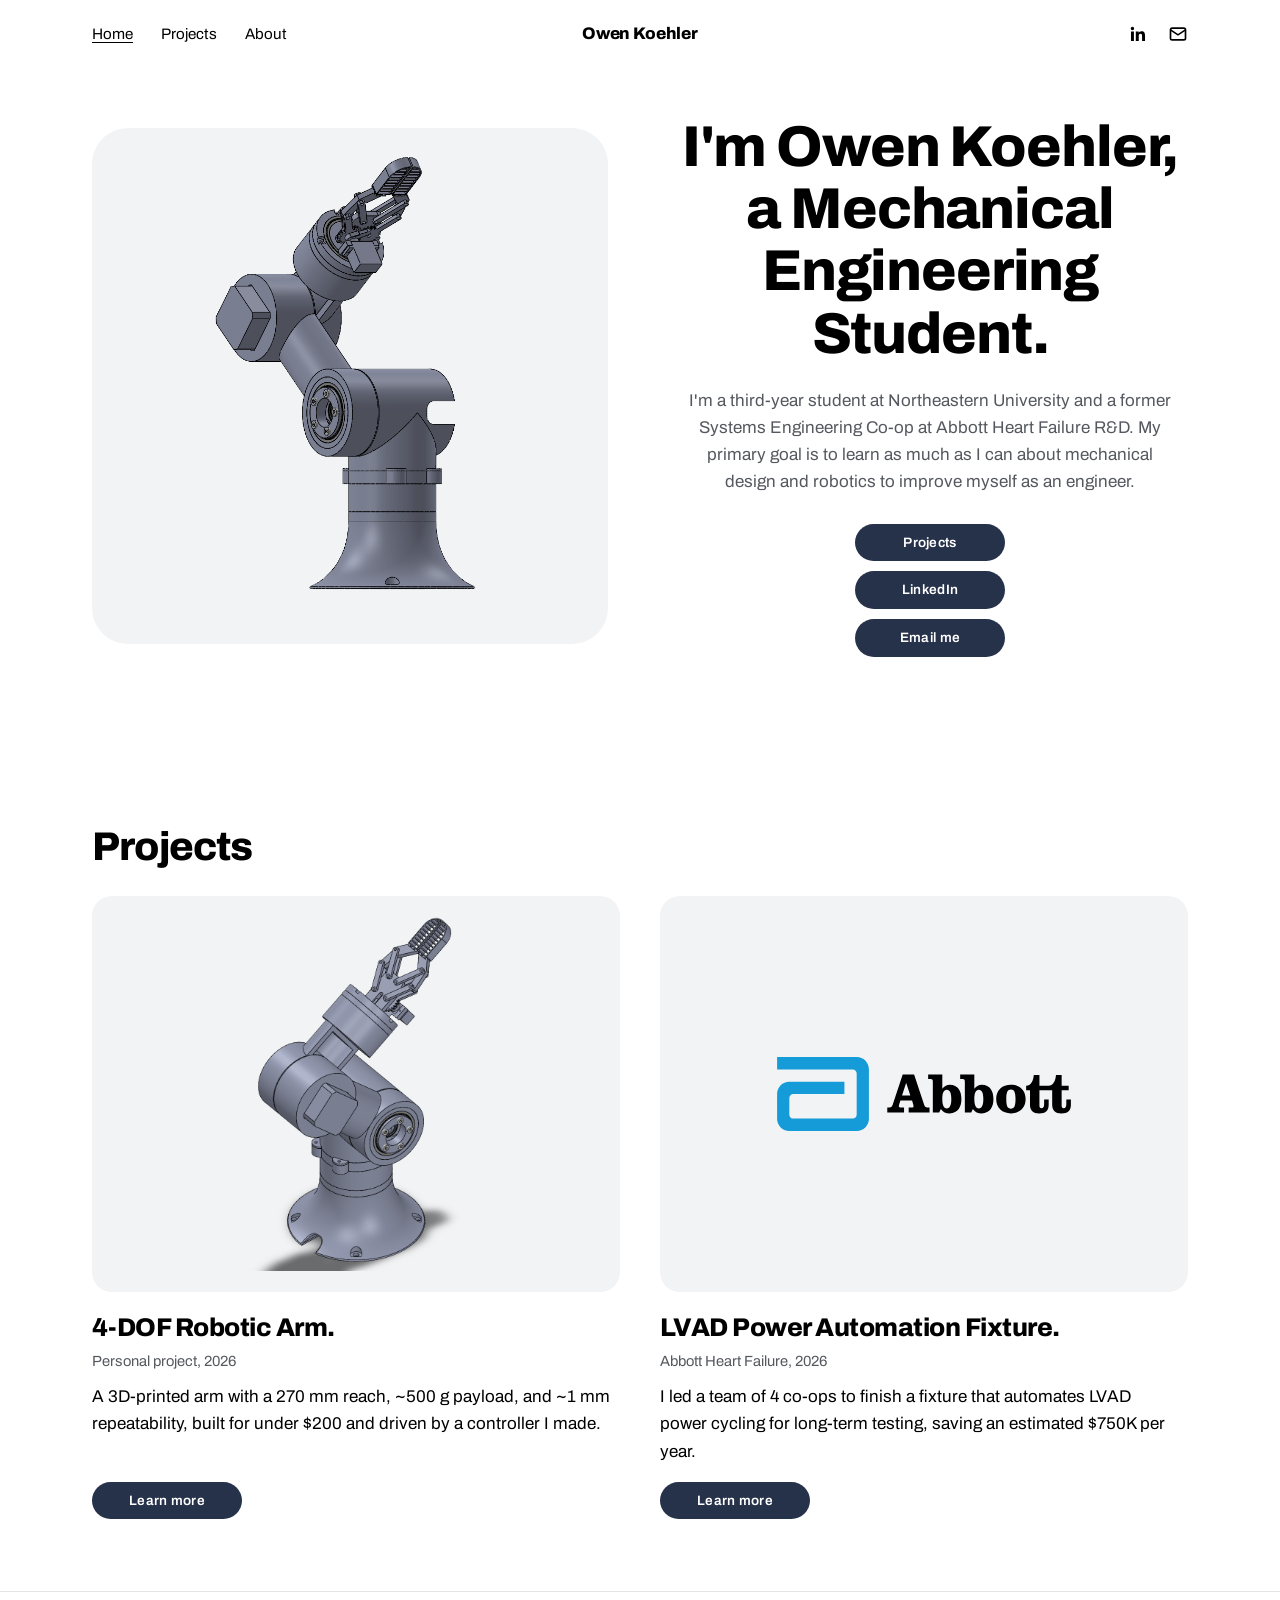
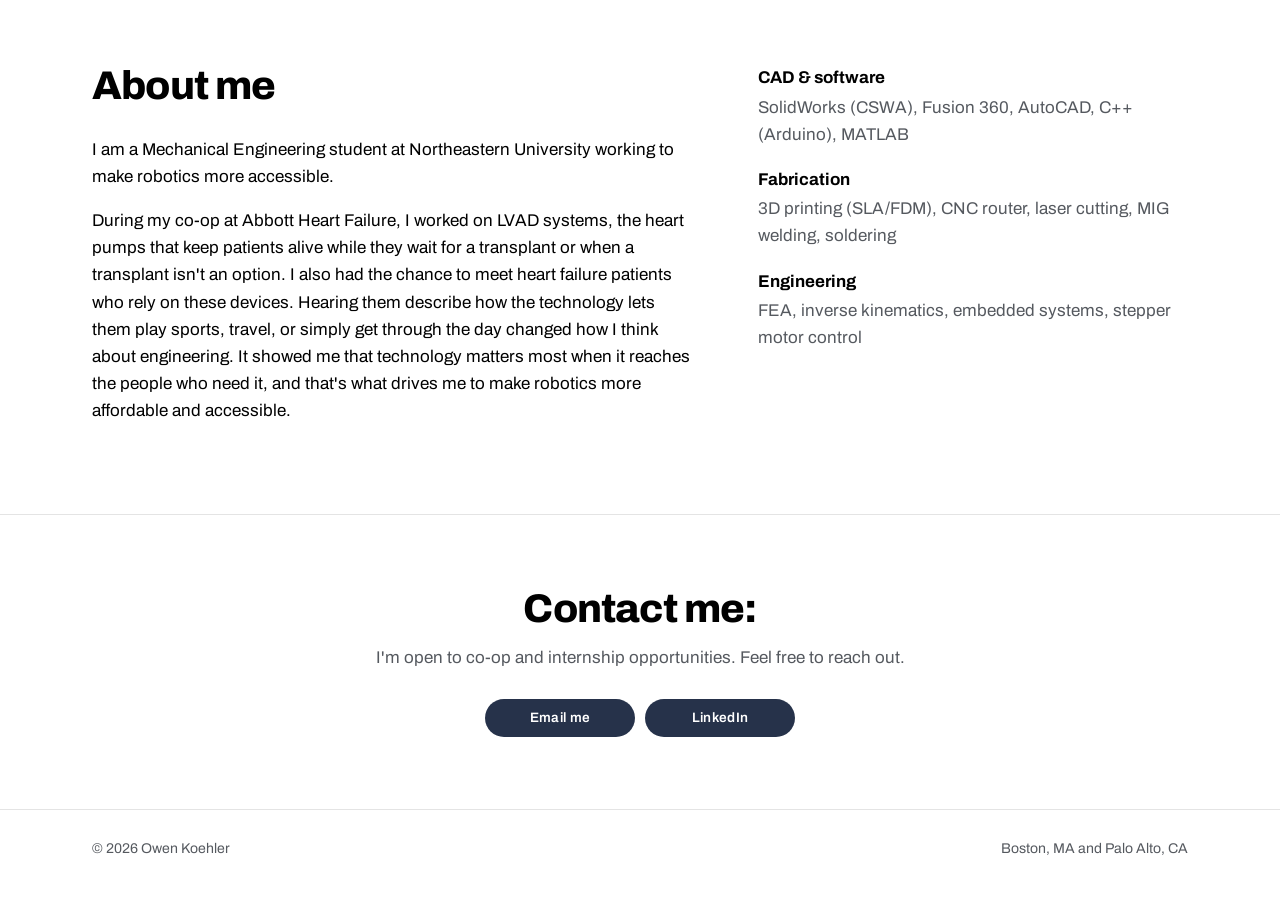
==== index.html @ 30985758 "Small string changes" ====
<!DOCTYPE html>
<html lang="en">
<head>
  <meta charset="UTF-8">
  <meta name="viewport" content="width=device-width, initial-scale=1.0">
  <title>Owen Koehler | Mechanical Engineering Portfolio</title>
  <meta name="description" content="Engineering portfolio of Owen Koehler, Mechanical Engineering student at Northeastern University.">
  <link rel="preconnect" href="https://fonts.googleapis.com">
  <link rel="preconnect" href="https://fonts.gstatic.com" crossorigin>
  <link href="https://fonts.googleapis.com/css2?family=Archivo:wght@400;600;700;800&display=swap" rel="stylesheet">
  <link rel="stylesheet" href="css/style.css">
</head>
<body>

  <nav class="nav">
    <div class="container">
      <ul class="nav-links">
        <li><a href="index.html" aria-current="page">Home</a></li>
        <li><a href="#projects">Projects</a></li>
        <li><a href="#about">About</a></li>
      </ul>
      <a class="brand" href="index.html">Owen Koehler</a>
      <div class="nav-icons">
        <a href="https://www.linkedin.com/in/owen-koehler-593384338" target="_blank" rel="noopener" aria-label="LinkedIn">
          <svg viewBox="0 0 24 24" fill="currentColor" aria-hidden="true"><path d="M20.45 20.45h-3.56v-5.57c0-1.33-.02-3.04-1.85-3.04-1.85 0-2.14 1.45-2.14 2.94v5.67H9.35V9h3.41v1.56h.05c.48-.9 1.64-1.85 3.37-1.85 3.6 0 4.27 2.37 4.27 5.46v6.28zM5.34 7.43a2.06 2.06 0 1 1 0-4.13 2.06 2.06 0 0 1 0 4.13zM7.12 20.45H3.56V9h3.56v11.45z"/></svg>
        </a>
        <a href="mailto:koehler.o@northeastern.edu" aria-label="Email">
          <svg viewBox="0 0 24 24" fill="none" stroke="currentColor" stroke-width="2" aria-hidden="true"><rect x="3" y="5" width="18" height="14" rx="2"/><path d="m3 7 9 6 9-6"/></svg>
        </a>
      </div>
    </div>
  </nav>

  <header class="hero">
    <div class="container">
      <!-- Swap in a headshot here if you like: assets/img/headshot.jpg -->
      <div class="render"><img src="assets/img/cad-arm-side.png" alt="SolidWorks render of Owen's 4-DOF robotic arm"></div>
      <div class="hero-text">
        <h1>I'm Owen Koehler, a Mechanical Engineering Student.</h1>
        <p>
          I'm a third-year student at Northeastern University and a former Systems Engineering
          Co-op at Abbott Heart Failure R&amp;D. My primary goal is to learn as much as I can about mechanical design and robotics to improve myself as an engineer.
        </p>
        <div class="pill-stack">
          <a class="pill" href="#projects">Projects</a>
          <a class="pill" href="https://www.linkedin.com/in/owen-koehler-593384338" target="_blank" rel="noopener">LinkedIn</a>
          <a class="pill" href="mailto:koehler.o@northeastern.edu">Email me</a>
        </div>
      </div>
    </div>
  </header>

  <section class="section" id="projects">
    <div class="container">
      <h2>Projects</h2>
      <div class="tiles">
        <!-- To add a project: copy one <article class="tile"> block and point it at a new page in /projects -->
        <article class="tile">
          <a href="projects/robotic-arm.html"><div class="render"><img src="assets/img/cad-arm-iso.png" alt="SolidWorks render of the 4-DOF robotic arm with gripper"></div></a>
          <h3><a href="projects/robotic-arm.html">4-DOF Robotic Arm.</a></h3>
          <div class="where">Personal project, 2026</div>
          <p>A 3D-printed arm with a 270 mm reach, ~500 g payload, and ~1 mm repeatability, built for under $200 and
            driven by a controller I made.</p>
          <a class="pill" href="projects/robotic-arm.html">Learn more</a>
        </article>

        <article class="tile">
          <a href="projects/abbott-lvad-fixture.html"><img class="logo" src="assets/img/abbott-logo.svg" alt="Abbott logo"></a>
          <h3><a href="projects/abbott-lvad-fixture.html">LVAD Power Automation Fixture.</a></h3>
          <div class="where">Abbott Heart Failure, 2026</div>
          <p>I led a team of 4 co-ops to finish a fixture that automates LVAD power cycling for long-term testing,
            saving an estimated $750K per year.</p>
          <a class="pill" href="projects/abbott-lvad-fixture.html">Learn more</a>
        </article>
      </div>
    </div>
  </section>

  <section class="section" id="about">
    <div class="container about">
      <div>
        <h2>About me</h2>
        <p>
          I am a Mechanical Engineering student at Northeastern University working to make robotics more accessible. 
        </p>
        <p>
          During my co-op at Abbott Heart Failure, I worked on LVAD systems, the heart pumps that keep patients alive while they 
          wait for a transplant or when a transplant isn't an option. I also had the chance to meet heart failure patients who 
          rely on these devices. Hearing them describe how the technology lets them play sports, travel, or simply get 
          through the day changed how I think about engineering. It showed me that 
          technology matters most when it reaches the people who need it, and that's what drives me to make robotics more 
          affordable and accessible.
        </p>
      </div>
      <dl class="skills">
        <dt>CAD &amp; software</dt>
        <dd>SolidWorks (CSWA), Fusion 360, AutoCAD, C++ (Arduino), MATLAB</dd>
        <dt>Fabrication</dt>
        <dd>3D printing (SLA/FDM), CNC router, laser cutting, MIG welding, soldering</dd>
        <dt>Engineering</dt>
        <dd>FEA, inverse kinematics, embedded systems, stepper motor control</dd>
      </dl>
    </div>
  </section>

  <section class="section contact" id="contact">
    <div class="container">
      <h2>Contact me:</h2>
      <p class="secondary">I'm open to co-op and internship opportunities. Feel free to reach out.</p>
      <div class="pill-stack">
        <a class="pill" href="mailto:koehler.o@northeastern.edu">Email me</a>
        <a class="pill" href="https://www.linkedin.com/in/owen-koehler-593384338" target="_blank" rel="noopener">LinkedIn</a>
      </div>
    </div>
  </section>

  <footer>
    <div class="container">
      <span>© <span id="year"></span> Owen Koehler</span>
      <span>Boston, MA and Palo Alto, CA</span>
    </div>
  </footer>

  <script src="js/main.js"></script>
</body>
</html>
---- css/style.css ----
/* ---------- Tokens ---------- */
:root {
  --paper: #ffffff;
  --ink: #000000;
  --graphite: #55595f;
  --hairline: #e4e4e4;
  --slate: #26324a;
  --fog: #f2f3f5;

  --font: "Archivo", system-ui, -apple-system, "Segoe UI", Roboto, sans-serif;
  --max: 1160px;
  --measure: 680px;
  --r-lg: 36px;   /* hero photo */
  --r-md: 20px;   /* project tiles, video, gallery */
}

/* ---------- Base ---------- */
*, *::before, *::after { box-sizing: border-box; }
html { scroll-behavior: smooth; }
body {
  margin: 0;
  background: var(--paper);
  color: var(--ink);
  font-family: var(--font);
  font-size: 17px;
  line-height: 1.6;
  -webkit-font-smoothing: antialiased;
}
img, video, iframe { display: block; max-width: 100%; }
a { color: inherit; text-underline-offset: 3px; }
p { margin: 0 0 1em; }
h1, h2, h3 { margin: 0; font-weight: 800; letter-spacing: -0.02em; line-height: 1.08; }
h1 { font-size: clamp(2.4rem, 5vw, 3.6rem); }
h2 { font-size: clamp(1.8rem, 3.4vw, 2.5rem); margin-bottom: 28px; }
h3 { font-size: 1.6rem; }
:focus-visible { outline: 2px solid var(--slate); outline-offset: 3px; border-radius: 4px; }

.container { max-width: var(--max); margin: 0 auto; padding: 0 32px; }
.secondary { color: var(--graphite); }

/* ---------- Nav ---------- */
.nav {
  position: sticky; top: 0; z-index: 50;
  background: rgba(255, 255, 255, 0.94);
  backdrop-filter: blur(8px);
}
.nav .container {
  display: grid; grid-template-columns: 1fr auto 1fr; align-items: center; height: 68px;
}
.nav-links { display: flex; gap: 28px; list-style: none; margin: 0; padding: 0; font-size: .95rem; }
.nav-links a { text-decoration: none; }
.nav-links a:hover, .nav-links a[aria-current] { text-decoration: underline; }
.brand { font-weight: 800; font-size: 1.05rem; text-decoration: none; letter-spacing: -0.01em; }
.nav-icons { display: flex; justify-content: flex-end; gap: 20px; }
.nav-icons svg { width: 20px; height: 20px; display: block; }

/* ---------- Buttons ---------- */
.pill {
  display: inline-block;
  min-width: 150px;
  padding: 8px 22px;
  border-radius: 999px;
  background: var(--slate);
  color: #fff;
  font-size: .85rem; font-weight: 600; letter-spacing: .02em;
  text-align: center; text-decoration: none;
}
.pill:hover { background: var(--ink); }
.pill-stack { display: flex; flex-direction: column; align-items: center; gap: 10px; margin-top: 28px; }

/* ---------- Hero ---------- */
.hero .container {
  display: grid; grid-template-columns: 1fr 1fr; gap: 64px; align-items: center;
  padding-top: 48px; padding-bottom: 96px;
}
.hero-photo {
  aspect-ratio: 1 / 1; width: 100%; object-fit: cover;
  border-radius: var(--r-lg);
}
.hero-text { text-align: center; max-width: 500px; justify-self: center; }
.hero-text p { color: var(--graphite); margin-top: 22px; }

/* ---------- Sections ---------- */
.section { padding: 72px 0; scroll-margin-top: 40px; }
.section + .section { border-top: 1px solid var(--hairline); }

/* ---------- Project tiles ---------- */
.tiles { display: grid; grid-template-columns: repeat(auto-fill, minmax(340px, 1fr)); gap: 56px 40px; }
.tile { display: flex; flex-direction: column; }
.tile img {
  width: 100%; aspect-ratio: 4 / 3; object-fit: cover;
  border-radius: var(--r-md); background: var(--fog);
}
.tile img.logo { object-fit: contain; padding: 22%; }
.tile h3 { margin: 22px 0 8px; }
.tile h3 a { text-decoration: none; }
.tile .where { color: var(--graphite); font-size: .92rem; margin-bottom: 10px; }
.tile p { max-width: 52ch; }
.tile .pill { margin-top: auto; align-self: flex-start; }

/* ---------- About ---------- */
.about { display: grid; grid-template-columns: 1.4fr 1fr; gap: 64px; }
.about p { max-width: 62ch; }
.skills { margin: 0; }
.skills dt { font-weight: 700; margin-top: 18px; }
.skills dt:first-child { margin-top: 0; }
.skills dd { margin: 2px 0 0; color: var(--graphite); }

/* ---------- Contact ---------- */
.contact { text-align: center; }
.contact h2 { margin-bottom: 14px; }
.contact .pill-stack { flex-direction: row; justify-content: center; flex-wrap: wrap; }

/* ---------- Project page ---------- */
.project-head { text-align: center; padding: 56px 0 40px; }
.project-head .where { color: var(--graphite); margin-top: 16px; }
.project-head .lead { max-width: var(--measure); margin: 20px auto 0; color: var(--graphite); font-size: 1.1rem; }

.figures {
  display: grid; grid-template-columns: repeat(4, 1fr);
  margin: 0 auto 56px; max-width: 900px;
  list-style: none; padding: 0;
}
.figures li { text-align: center; padding: 4px 16px; }
.figures li + li { border-left: 1px solid var(--hairline); }
.figures strong { display: block; font-size: 1.7rem; font-weight: 800; letter-spacing: -0.02em; }
.figures span { font-size: .88rem; color: var(--graphite); }

.prose { max-width: var(--measure); margin: 0 auto; }
.prose h2 { font-size: 1.7rem; margin: 56px 0 16px; }
.prose ul { padding-left: 1.2em; }
.prose li { margin-bottom: .5em; }
.prose .tools { color: var(--graphite); font-size: .95rem; }

.caption { color: var(--graphite); font-size: .9rem; text-align: center; margin-top: 12px; }

/* Video: YouTube (data-youtube) or local MP4 fallback */
.video {
  position: relative; aspect-ratio: 16 / 9;
  border-radius: var(--r-md); overflow: hidden; background: var(--ink);
}
.video video, .video iframe, .video .yt-cover {
  position: absolute; inset: 0; width: 100%; height: 100%; border: 0;
}
.video video { object-fit: contain; }
.yt-cover { padding: 0; cursor: pointer; background: var(--ink); }
.yt-cover img { width: 100%; height: 100%; object-fit: cover; opacity: .9; }
.yt-cover::after {
  content: ""; position: absolute; left: 50%; top: 50%;
  width: 76px; height: 76px; margin: -38px 0 0 -38px; border-radius: 50%;
  background: rgba(255,255,255,.95) url("data:image/svg+xml,%3Csvg xmlns='http://www.w3.org/2000/svg' viewBox='0 0 24 24'%3E%3Cpath d='M8 5v14l11-7z' fill='%2326324a'/%3E%3C/svg%3E") center / 34px no-repeat;
}
.yt-cover:hover::after { background-color: #fff; transform: scale(1.05); }

.gallery {
  display: grid; grid-template-columns: repeat(auto-fill, minmax(300px, 1fr)); gap: 32px 24px;
  margin: 40px 0 0;
}
.gallery.wide { grid-template-columns: repeat(auto-fill, minmax(440px, 1fr)); }
figure { margin: 0; }
.gallery img {
  width: 100%; aspect-ratio: 4 / 3; object-fit: cover;
  border-radius: var(--r-md); cursor: zoom-in; background: var(--fog);
}
.gallery.wide img { aspect-ratio: 16 / 9; object-position: top; }
/* CAD renders: a fog frame, with the render's white background multiplied into it */
div.render {
  aspect-ratio: 4 / 3;
  border-radius: var(--r-md); overflow: hidden;
  background: var(--fog);
}
div.render img, div.render video {
  width: 100%; height: 100%;
  object-fit: contain; padding: 4%;
  aspect-ratio: auto; border-radius: 0; background: none;
  mix-blend-mode: multiply;
}
div.render video { padding: 0; }
.hero .render { aspect-ratio: 1 / 1; border-radius: var(--r-lg); }
.gallery .render { aspect-ratio: 1 / 1; }
div.project-render { aspect-ratio: 16 / 9; margin-bottom: 56px; }

.split { display: grid; grid-template-columns: 1fr 1fr; gap: 40px; align-items: center; margin-top: 40px; }
.split .prose { margin: 0; }
.split .prose h2 { margin-top: 0; }
.gallery figcaption { font-size: .9rem; color: var(--graphite); margin-top: 10px; }

.note { font-size: .92rem; color: var(--graphite); border-top: 1px solid var(--hairline); padding-top: 16px; margin-top: 40px; }

.pager { display: flex; justify-content: space-between; gap: 16px; flex-wrap: wrap; font-weight: 600; }
.pager a { text-decoration: none; }
.pager a:hover { text-decoration: underline; }

/* ---------- Lightbox ---------- */
.lightbox {
  position: fixed; inset: 0; z-index: 100;
  display: none; align-items: center; justify-content: center;
  padding: 24px; background: rgba(255,255,255,.96); cursor: zoom-out;
}
.lightbox.open { display: flex; }
.lightbox img { max-width: 95vw; max-height: 92vh; border-radius: var(--r-md); }

/* ---------- Footer ---------- */
footer { border-top: 1px solid var(--hairline); padding: 28px 0 40px; font-size: .88rem; color: var(--graphite); }
footer .container { display: flex; justify-content: space-between; flex-wrap: wrap; gap: 12px; }

/* ---------- Responsive ---------- */
@media (max-width: 860px) {
  .hero .container { grid-template-columns: 1fr; gap: 36px; padding-top: 24px; padding-bottom: 64px; }
  .hero .render { aspect-ratio: 4 / 3; }
  .about { grid-template-columns: 1fr; gap: 40px; }
  .figures { grid-template-columns: repeat(2, 1fr); row-gap: 24px; }
  .figures li:nth-child(3) { border-left: 0; }
  .gallery.wide { grid-template-columns: 1fr; }
  .split { grid-template-columns: 1fr; }
  div.project-render { aspect-ratio: 1 / 1; }
}
@media (max-width: 600px) {
  .container { padding: 0 20px; }
  .nav .container { grid-template-columns: auto 1fr; }
  .nav-links { display: none; }
  .tiles { grid-template-columns: 1fr; }
}
@media (prefers-reduced-motion: reduce) {
  html { scroll-behavior: auto; }
  .yt-cover:hover::after { transform: none; }
}
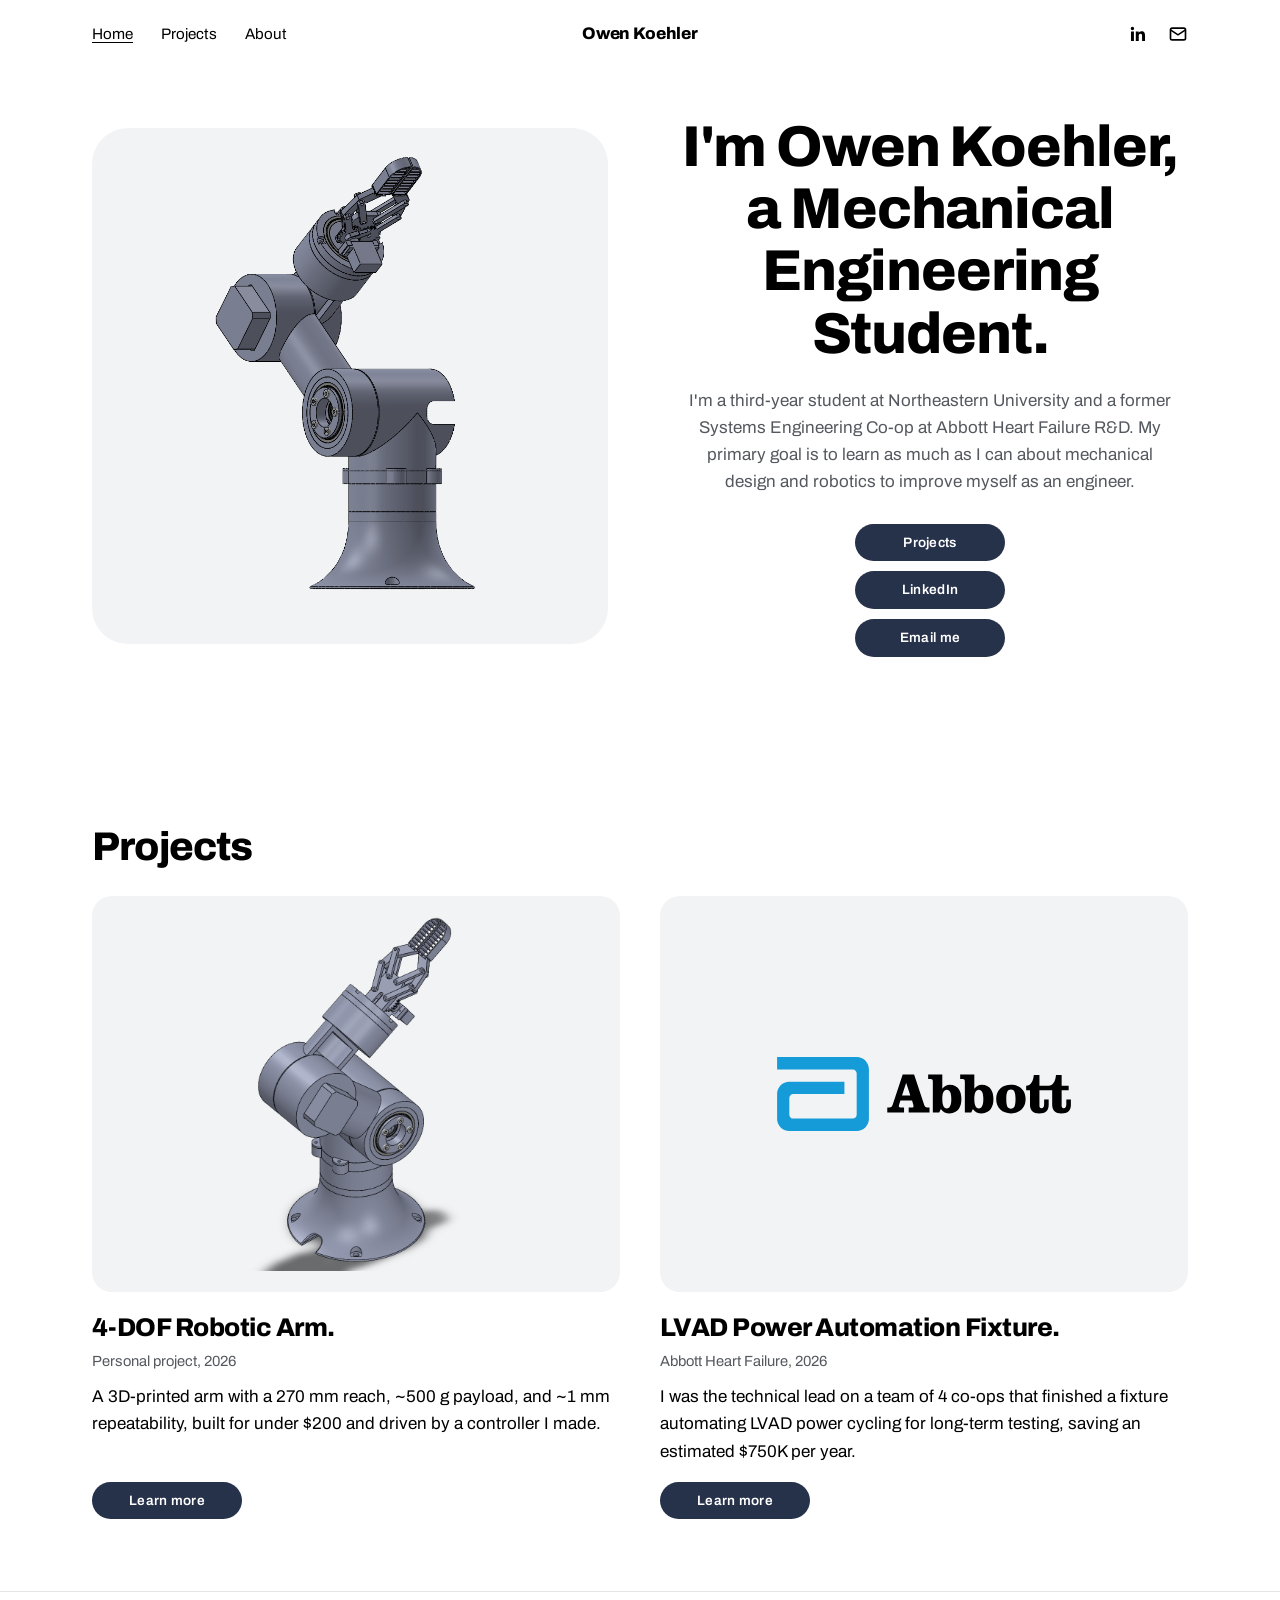
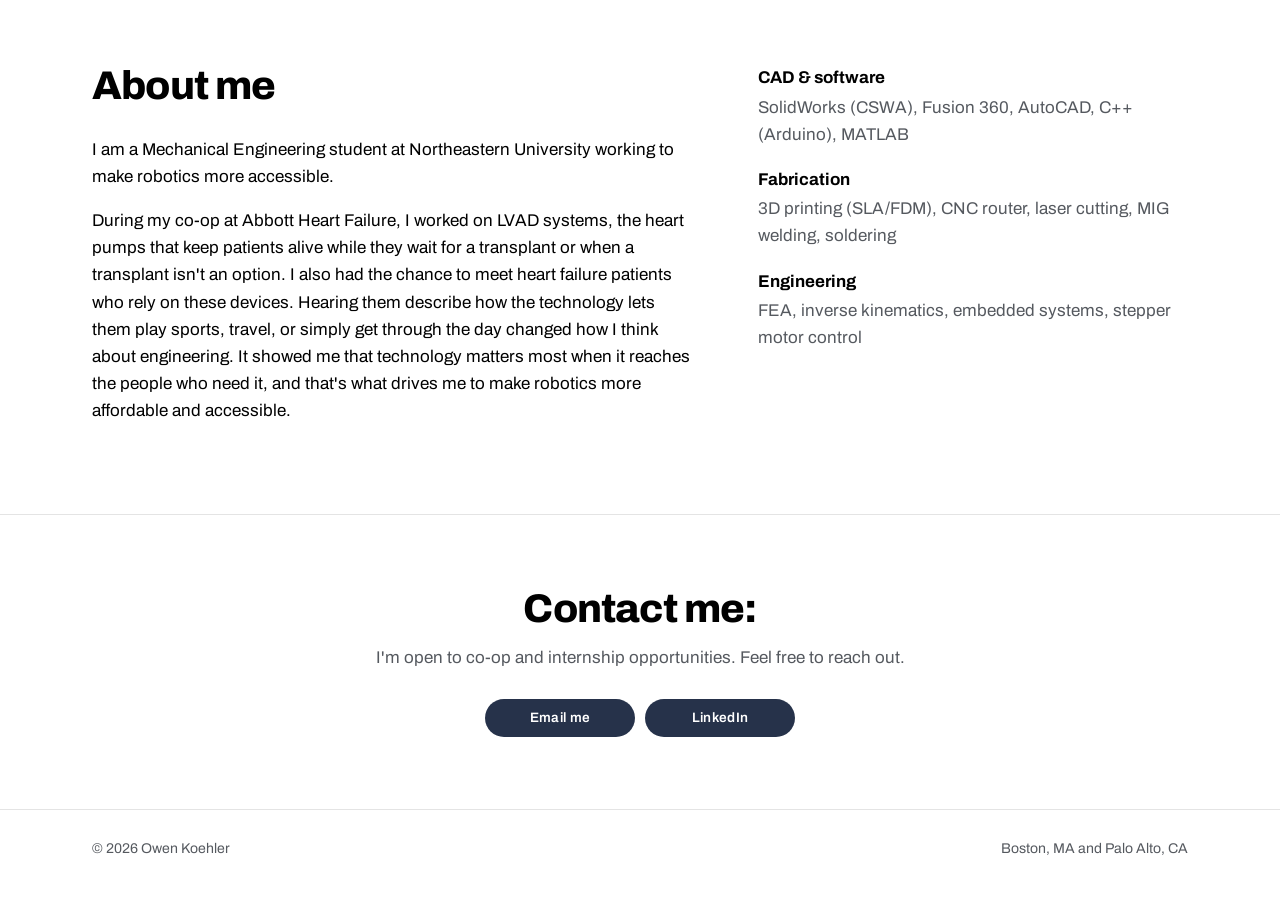
==== commit 1766a617: "Update Abbott project" ====
--- a/index.html
+++ b/index.html
@@ -68,8 +68,8 @@
           <a href="projects/abbott-lvad-fixture.html"><img class="logo" src="assets/img/abbott-logo.svg" alt="Abbott logo"></a>
           <h3><a href="projects/abbott-lvad-fixture.html">LVAD Power Automation Fixture.</a></h3>
           <div class="where">Abbott Heart Failure, 2026</div>
-          <p>I led a team of 4 co-ops to finish a fixture that automates LVAD power cycling for long-term testing,
-            saving an estimated $750K per year.</p>
+          <p>I was the technical lead on a team of 4 co-ops that finished a fixture automating LVAD power cycling for
+            long-term testing, saving an estimated $750K per year.</p>
           <a class="pill" href="projects/abbott-lvad-fixture.html">Learn more</a>
         </article>
       </div>
--- a/css/style.css
+++ b/css/style.css
@@ -180,6 +180,11 @@
 .gallery .render { aspect-ratio: 1 / 1; }
 div.project-render { aspect-ratio: 16 / 9; margin-bottom: 56px; }
 
+/* Build photos: 3 columns, with one tall photo spanning two rows in the middle */
+.gallery.build { grid-template-columns: repeat(3, 1fr); }
+.gallery.build .tall { grid-row: span 2; display: flex; flex-direction: column; }
+.gallery.build .tall img { flex: 1 1 auto; height: 100px; aspect-ratio: auto; } /* small base height so it fills the rows instead of sizing them */
+
 .split { display: grid; grid-template-columns: 1fr 1fr; gap: 40px; align-items: center; margin-top: 40px; }
 .split .prose { margin: 0; }
 .split .prose h2 { margin-top: 0; }
@@ -213,6 +218,7 @@
   .figures li:nth-child(3) { border-left: 0; }
   .gallery.wide { grid-template-columns: 1fr; }
   .split { grid-template-columns: 1fr; }
+  .gallery.build { grid-template-columns: repeat(2, 1fr); }
   div.project-render { aspect-ratio: 1 / 1; }
 }
 @media (max-width: 600px) {
@@ -220,6 +226,9 @@
   .nav .container { grid-template-columns: auto 1fr; }
   .nav-links { display: none; }
   .tiles { grid-template-columns: 1fr; }
+  .gallery.build { grid-template-columns: 1fr; }
+  .gallery.build .tall { grid-row: auto; }
+  .gallery.build .tall img { flex: none; height: auto; aspect-ratio: 3 / 4; }
 }
 @media (prefers-reduced-motion: reduce) {
   html { scroll-behavior: auto; }
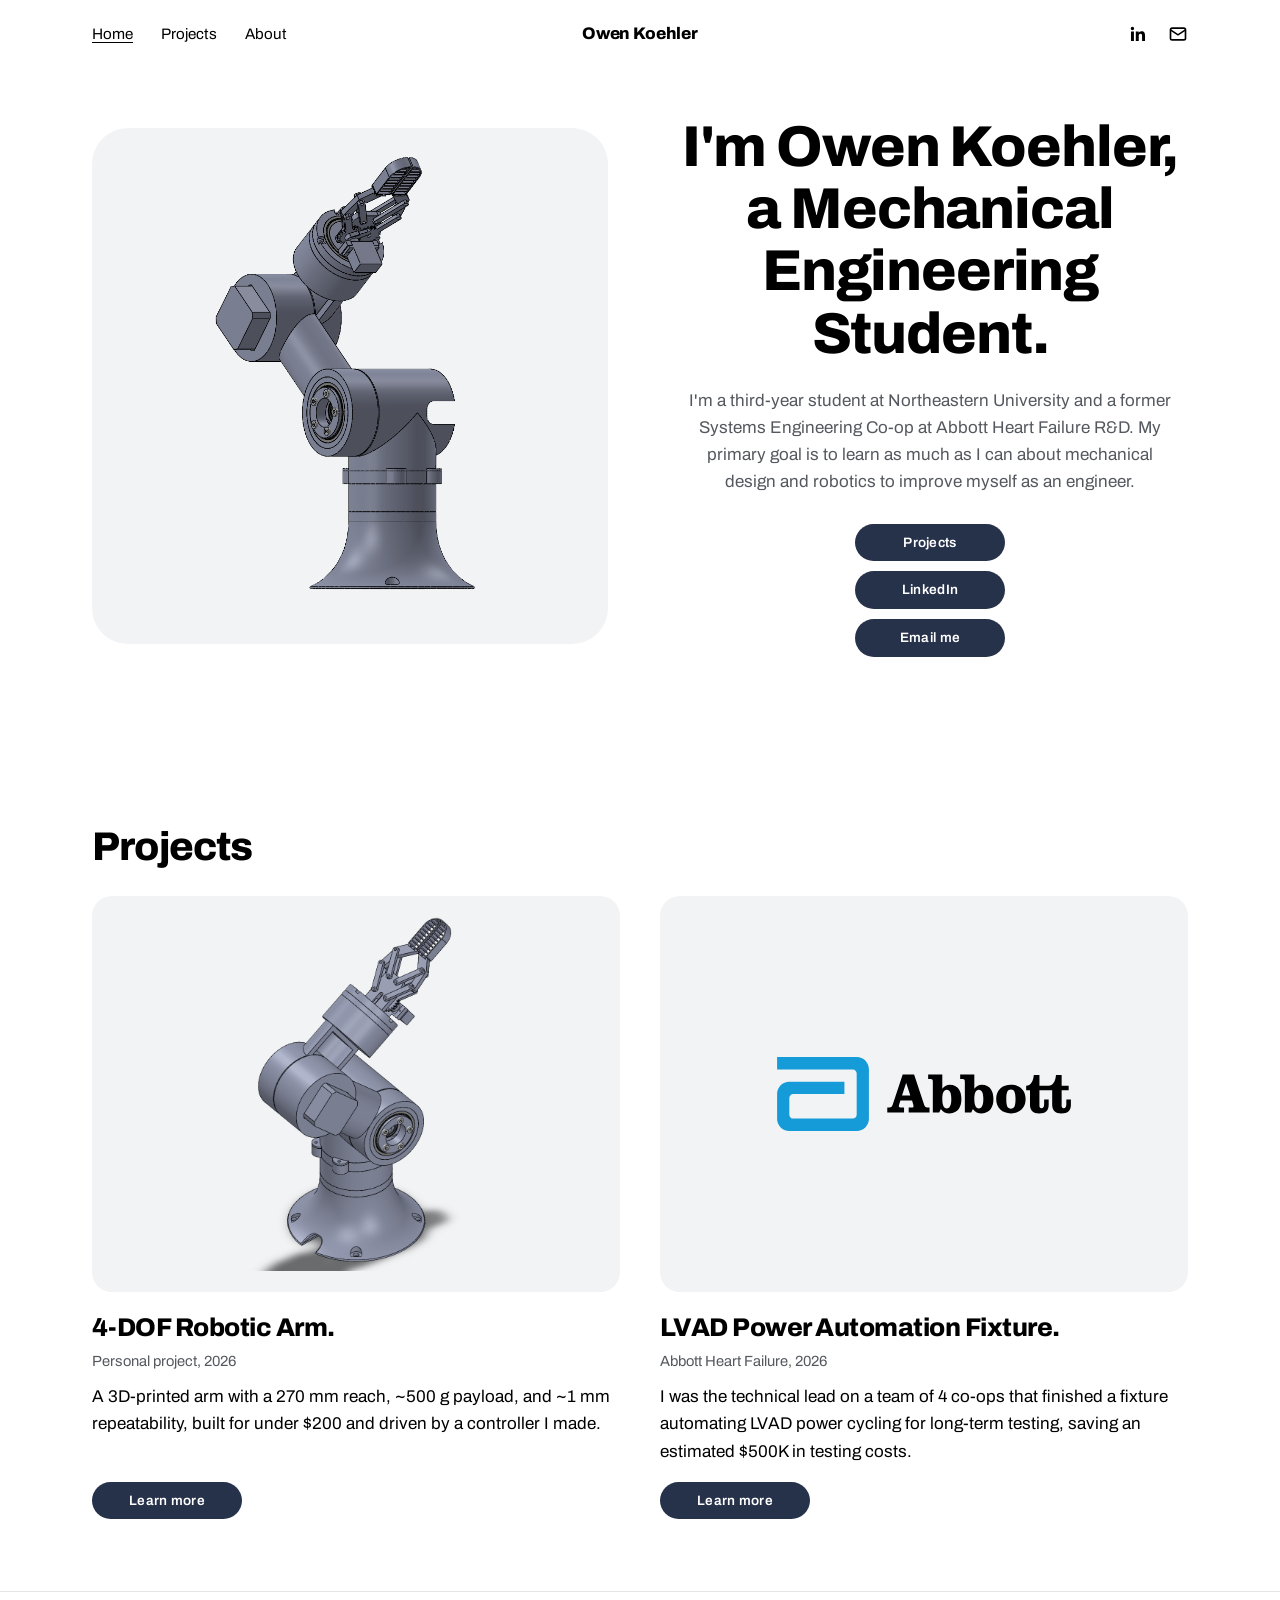
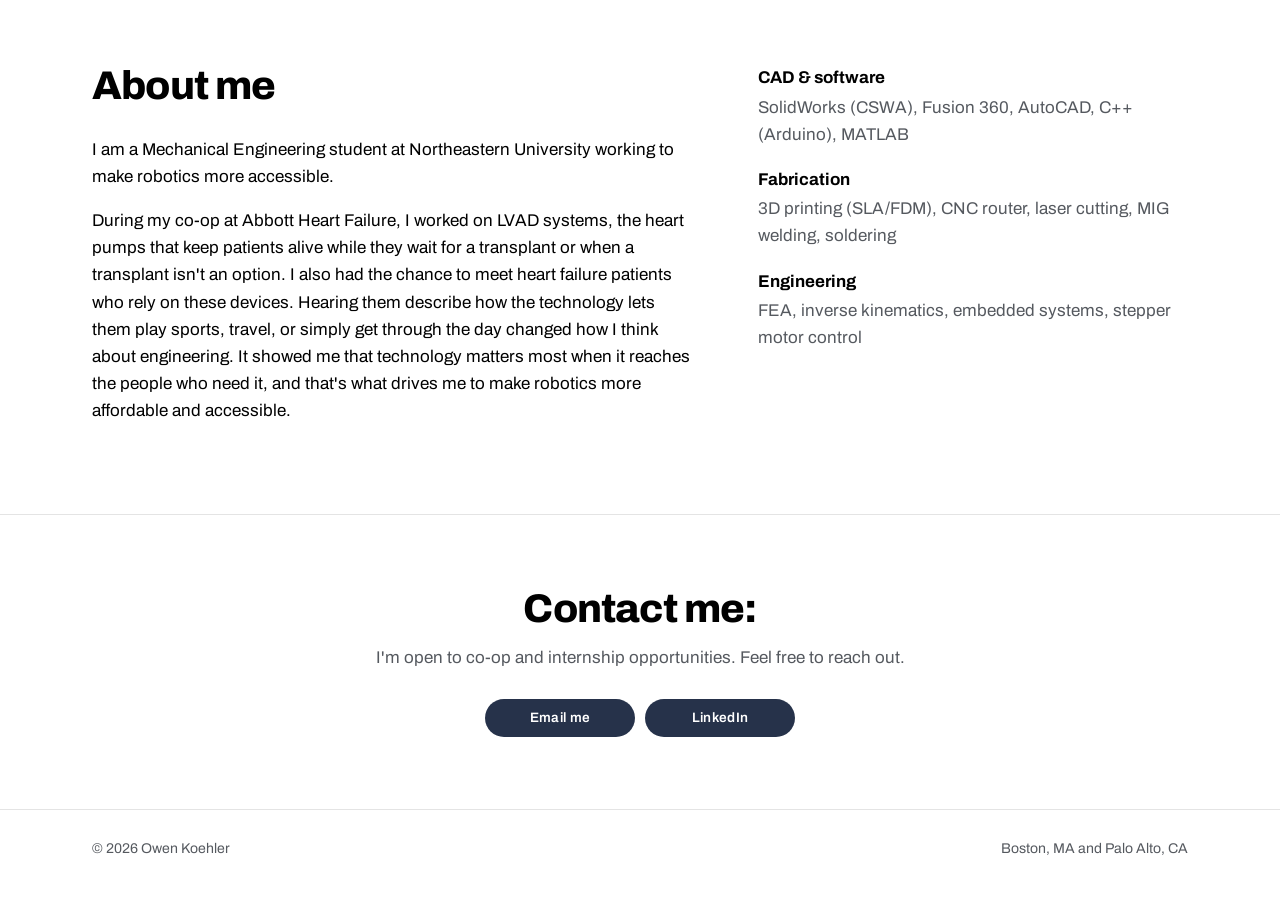
==== commit 931cd782: "Update Abbott" ====
--- a/index.html
+++ b/index.html
@@ -69,7 +69,7 @@
           <h3><a href="projects/abbott-lvad-fixture.html">LVAD Power Automation Fixture.</a></h3>
           <div class="where">Abbott Heart Failure, 2026</div>
           <p>I was the technical lead on a team of 4 co-ops that finished a fixture automating LVAD power cycling for
-            long-term testing, saving an estimated $750K per year.</p>
+            long-term testing, saving an estimated $500K in testing costs.</p>
           <a class="pill" href="projects/abbott-lvad-fixture.html">Learn more</a>
         </article>
       </div>
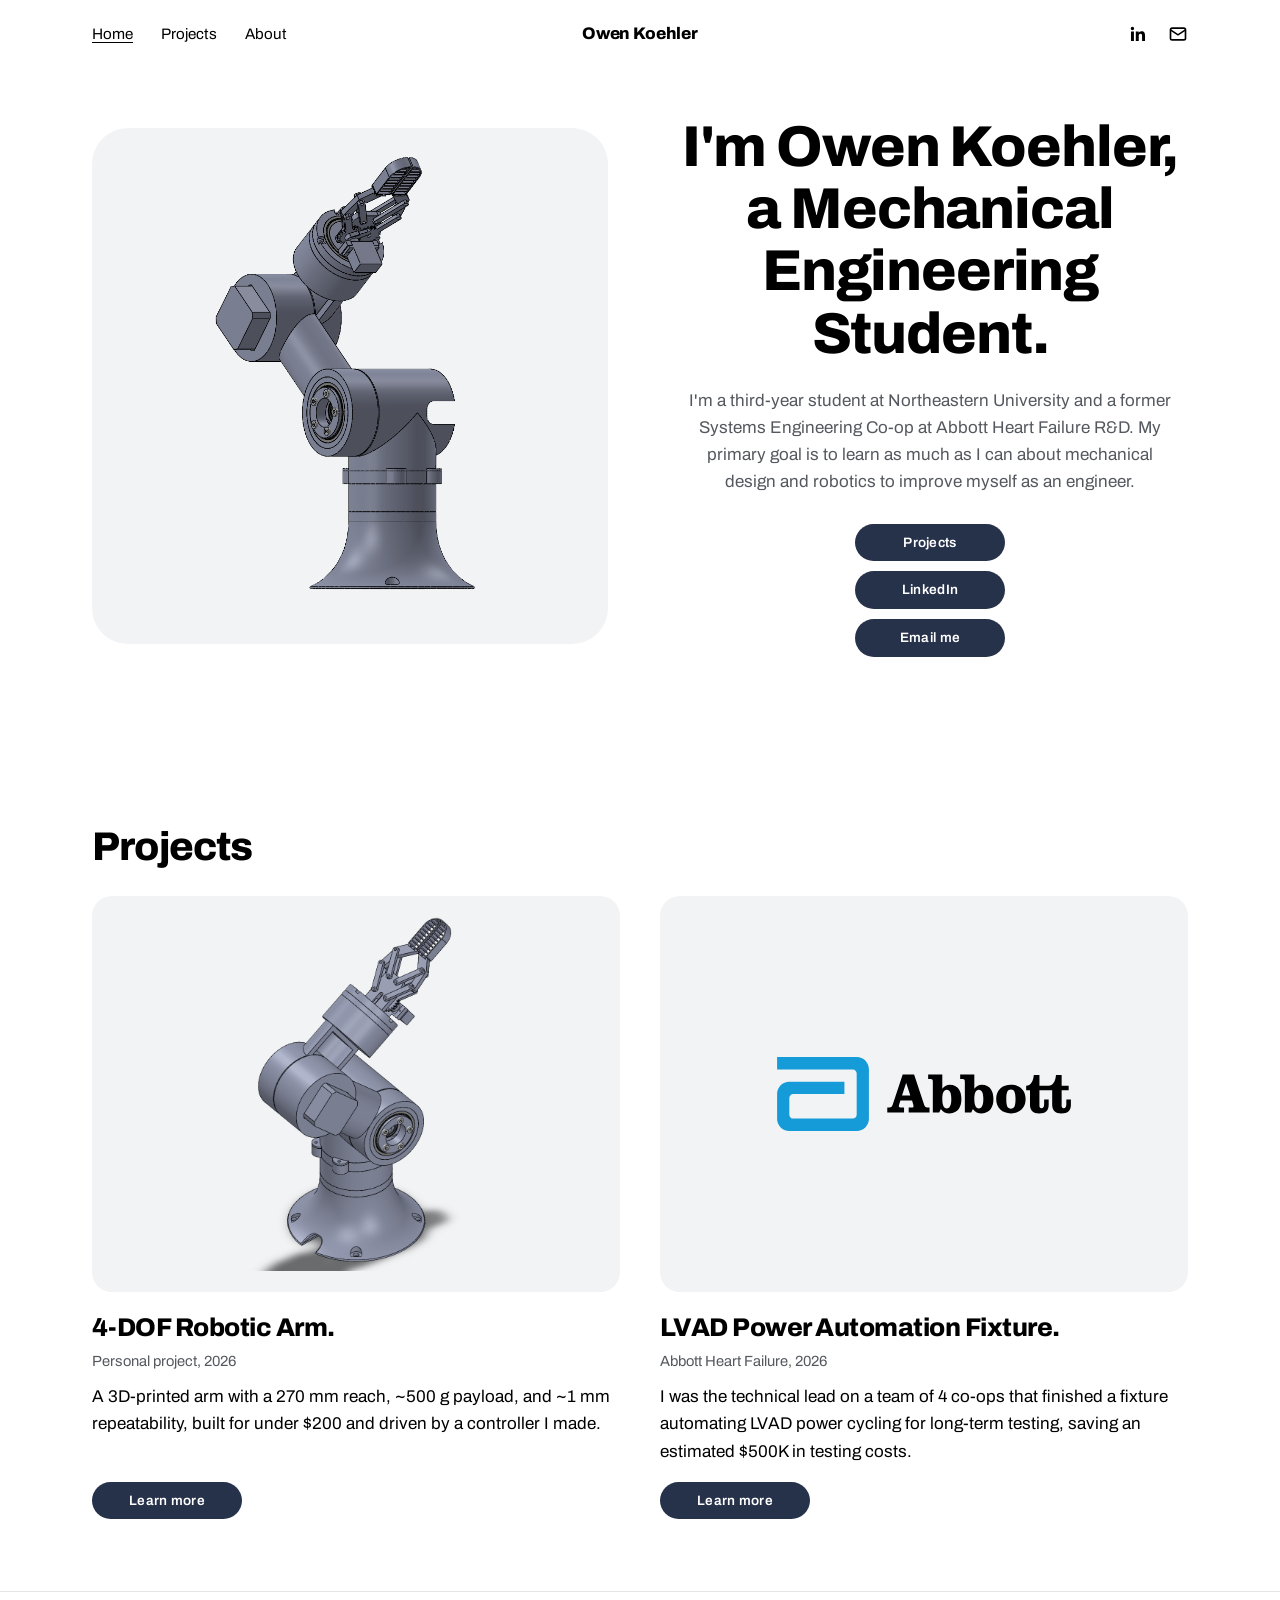
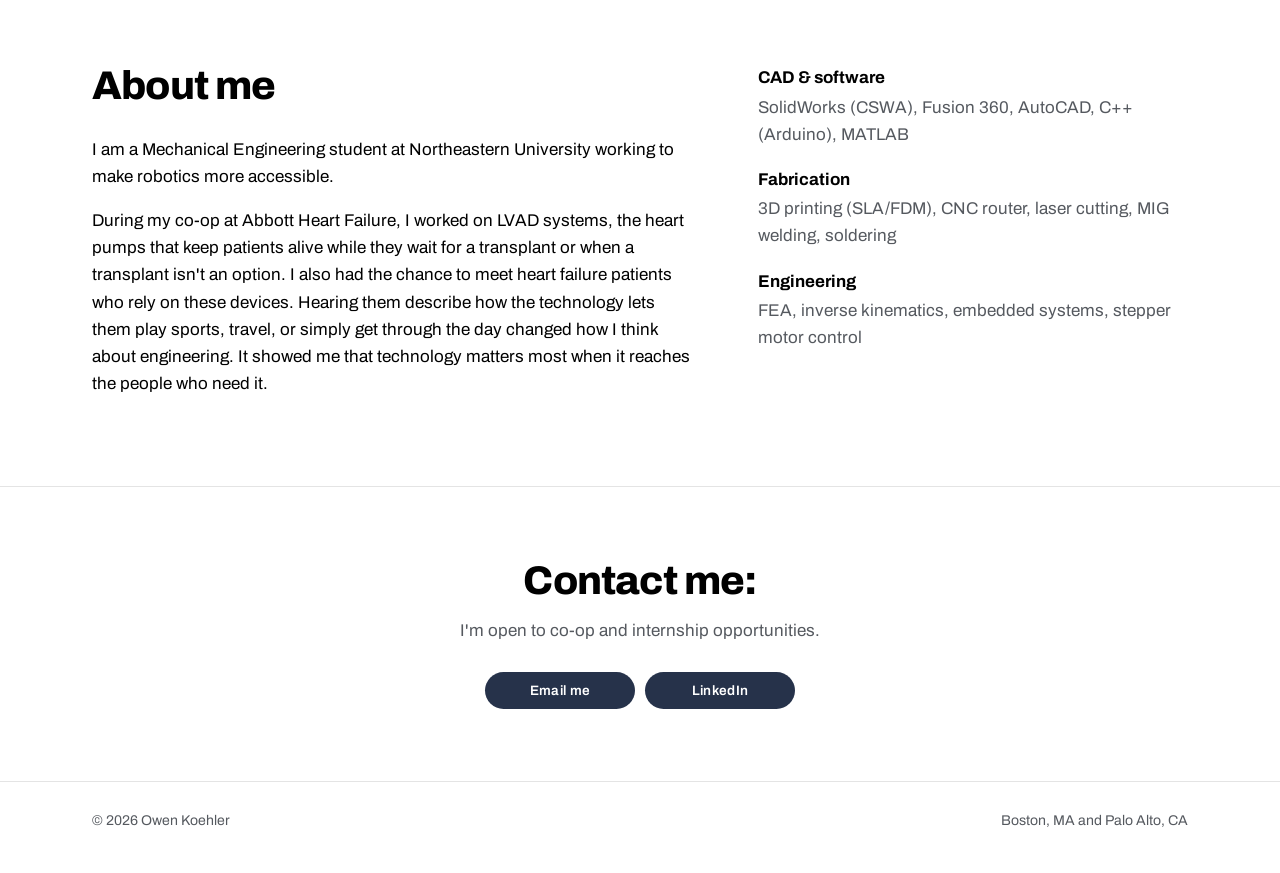
==== commit 8928ce2d: "Grammar fixes" ====
--- a/index.html
+++ b/index.html
@@ -88,8 +88,7 @@
           wait for a transplant or when a transplant isn't an option. I also had the chance to meet heart failure patients who 
           rely on these devices. Hearing them describe how the technology lets them play sports, travel, or simply get 
           through the day changed how I think about engineering. It showed me that 
-          technology matters most when it reaches the people who need it, and that's what drives me to make robotics more 
-          affordable and accessible.
+          technology matters most when it reaches the people who need it.
         </p>
       </div>
       <dl class="skills">
@@ -106,7 +105,7 @@
   <section class="section contact" id="contact">
     <div class="container">
       <h2>Contact me:</h2>
-      <p class="secondary">I'm open to co-op and internship opportunities. Feel free to reach out.</p>
+      <p class="secondary">I'm open to co-op and internship opportunities.</p>
       <div class="pill-stack">
         <a class="pill" href="mailto:koehler.o@northeastern.edu">Email me</a>
         <a class="pill" href="https://www.linkedin.com/in/owen-koehler-593384338" target="_blank" rel="noopener">LinkedIn</a>
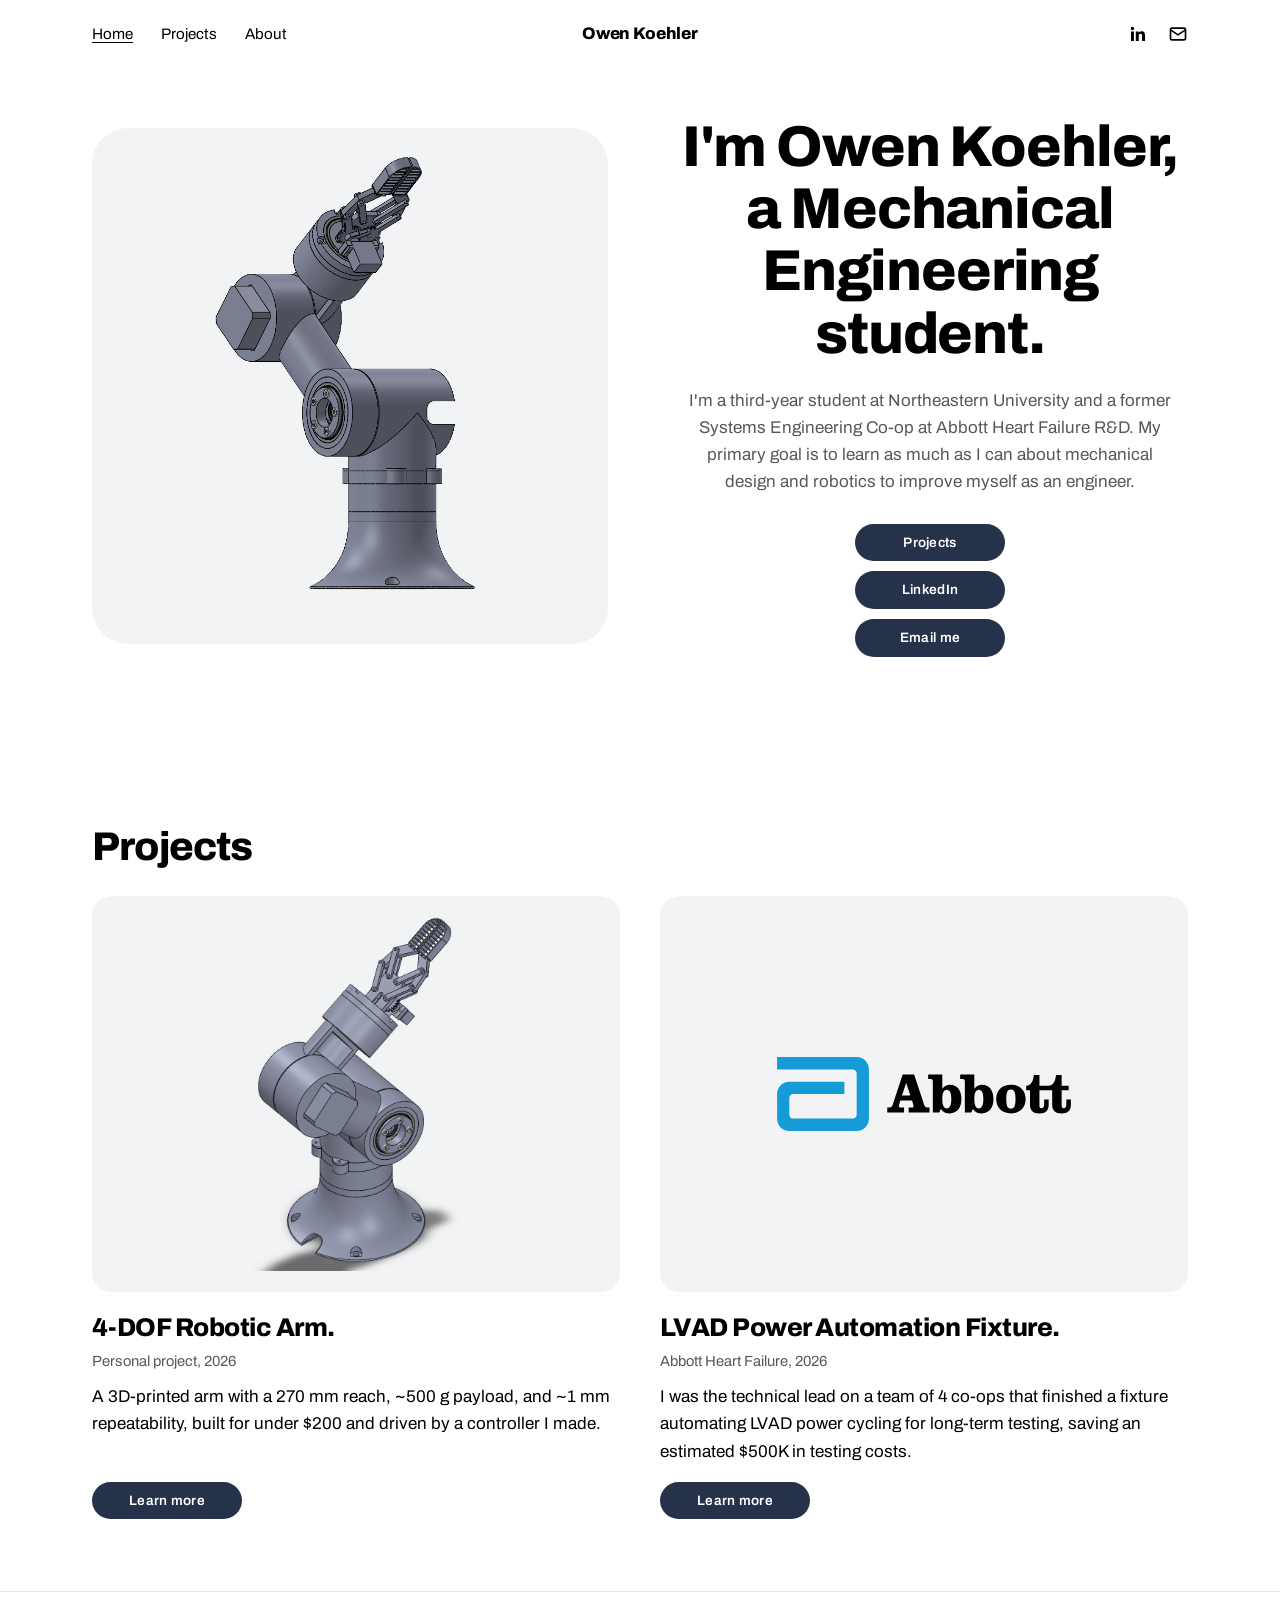
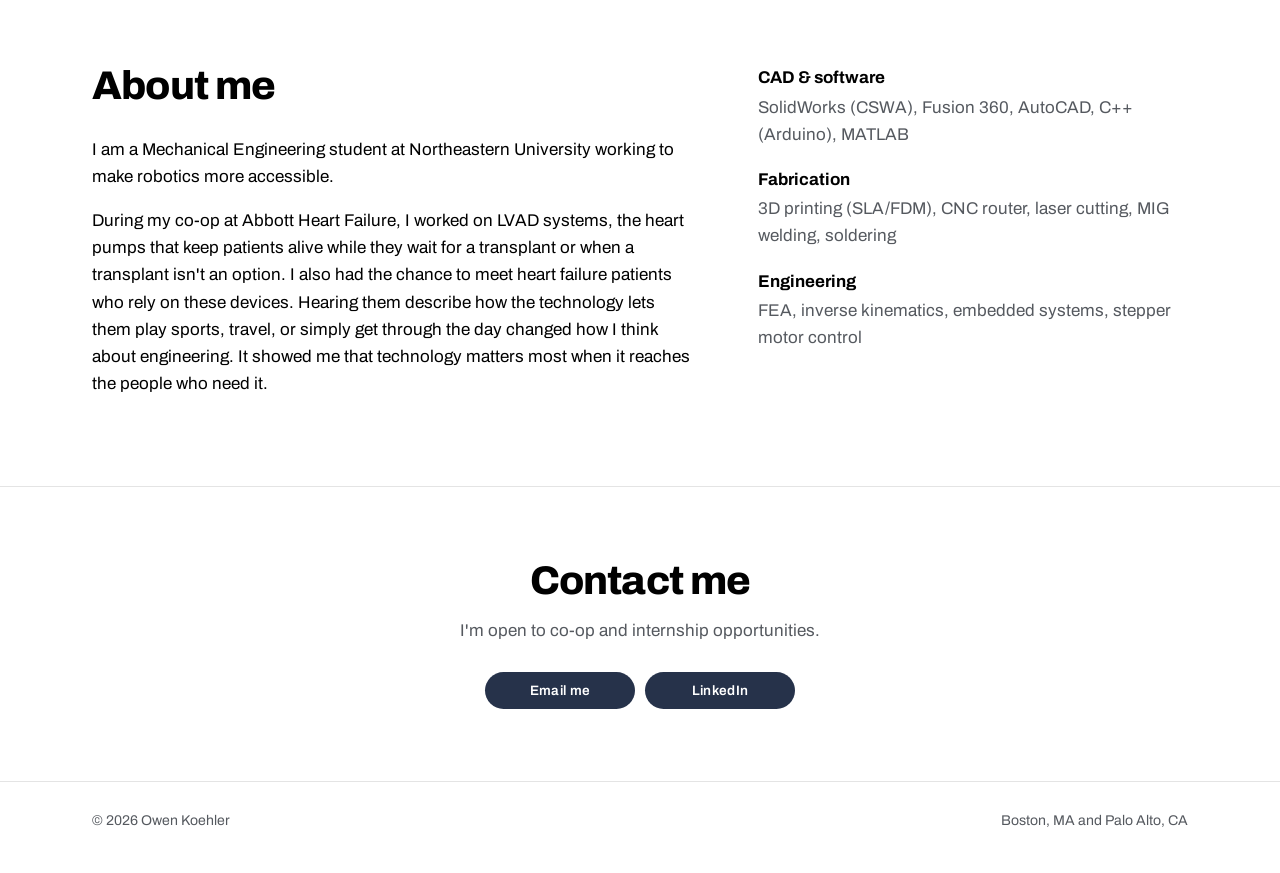
==== commit 214d5562: "Rename fixture, personal project label, remove YouTube support" ====
--- a/index.html
+++ b/index.html
@@ -36,7 +36,7 @@
       <!-- Swap in a headshot here if you like: assets/img/headshot.jpg -->
       <div class="render"><img src="assets/img/cad-arm-side.png" alt="SolidWorks render of Owen's 4-DOF robotic arm"></div>
       <div class="hero-text">
-        <h1>I'm Owen Koehler, a Mechanical Engineering Student.</h1>
+        <h1>I'm Owen Koehler, a Mechanical Engineering student.</h1>
         <p>
           I'm a third-year student at Northeastern University and a former Systems Engineering
           Co-op at Abbott Heart Failure R&amp;D. My primary goal is to learn as much as I can about mechanical design and robotics to improve myself as an engineer.
@@ -104,7 +104,7 @@
 
   <section class="section contact" id="contact">
     <div class="container">
-      <h2>Contact me:</h2>
+      <h2>Contact me</h2>
       <p class="secondary">I'm open to co-op and internship opportunities.</p>
       <div class="pill-stack">
         <a class="pill" href="mailto:koehler.o@northeastern.edu">Email me</a>
--- a/css/style.css
+++ b/css/style.css
@@ -26,7 +26,7 @@
   line-height: 1.6;
   -webkit-font-smoothing: antialiased;
 }
-img, video, iframe { display: block; max-width: 100%; }
+img, video { display: block; max-width: 100%; }
 a { color: inherit; text-underline-offset: 3px; }
 p { margin: 0 0 1em; }
 h1, h2, h3 { margin: 0; font-weight: 800; letter-spacing: -0.02em; line-height: 1.08; }
@@ -134,23 +134,12 @@
 
 .caption { color: var(--graphite); font-size: .9rem; text-align: center; margin-top: 12px; }
 
-/* Video: YouTube (data-youtube) or local MP4 fallback */
+/* Project videos */
 .video {
   position: relative; aspect-ratio: 16 / 9;
   border-radius: var(--r-md); overflow: hidden; background: var(--ink);
 }
-.video video, .video iframe, .video .yt-cover {
-  position: absolute; inset: 0; width: 100%; height: 100%; border: 0;
-}
-.video video { object-fit: contain; }
-.yt-cover { padding: 0; cursor: pointer; background: var(--ink); }
-.yt-cover img { width: 100%; height: 100%; object-fit: cover; opacity: .9; }
-.yt-cover::after {
-  content: ""; position: absolute; left: 50%; top: 50%;
-  width: 76px; height: 76px; margin: -38px 0 0 -38px; border-radius: 50%;
-  background: rgba(255,255,255,.95) url("data:image/svg+xml,%3Csvg xmlns='http://www.w3.org/2000/svg' viewBox='0 0 24 24'%3E%3Cpath d='M8 5v14l11-7z' fill='%2326324a'/%3E%3C/svg%3E") center / 34px no-repeat;
-}
-.yt-cover:hover::after { background-color: #fff; transform: scale(1.05); }
+.video video { position: absolute; inset: 0; width: 100%; height: 100%; object-fit: contain; }
 
 .gallery {
   display: grid; grid-template-columns: repeat(auto-fill, minmax(300px, 1fr)); gap: 32px 24px;
@@ -179,6 +168,24 @@
 .hero .render { aspect-ratio: 1 / 1; border-radius: var(--r-lg); }
 .gallery .render { aspect-ratio: 1 / 1; }
 div.project-render { aspect-ratio: 16 / 9; margin-bottom: 56px; }
+
+/* File snapshots (log and CSV excerpts) */
+.file { margin: 36px 0 0; border-radius: var(--r-md); background: var(--fog); overflow: hidden; }
+.file-name {
+  padding: 10px 16px; border-bottom: 1px solid var(--hairline);
+  font-size: .85rem; font-weight: 700;
+}
+.file-name span { font-weight: 400; color: var(--graphite); margin-left: 8px; }
+.file-body { overflow-x: auto; }
+.file pre, .file table {
+  margin: 0; font-family: ui-monospace, SFMono-Regular, Menlo, monospace; font-size: .76rem; line-height: 1.75;
+}
+.file pre { padding: 14px 16px; }
+.file mark { display: block; margin: 0 -16px; padding: 0 16px; background: #dde3ee; color: inherit; }
+.file table { border-collapse: collapse; width: 100%; }
+.file th, .file td { padding: 6px 12px; text-align: right; white-space: nowrap; }
+.file th { font-weight: 600; color: var(--graphite); border-bottom: 1px solid var(--hairline); }
+.file th:first-child, .file td:first-child { text-align: left; }
 
 /* Build photos: 3 columns, with one tall photo spanning two rows in the middle */
 .gallery.build { grid-template-columns: repeat(3, 1fr); }
@@ -232,5 +239,4 @@
 }
 @media (prefers-reduced-motion: reduce) {
   html { scroll-behavior: auto; }
-  .yt-cover:hover::after { transform: none; }
-}
+}
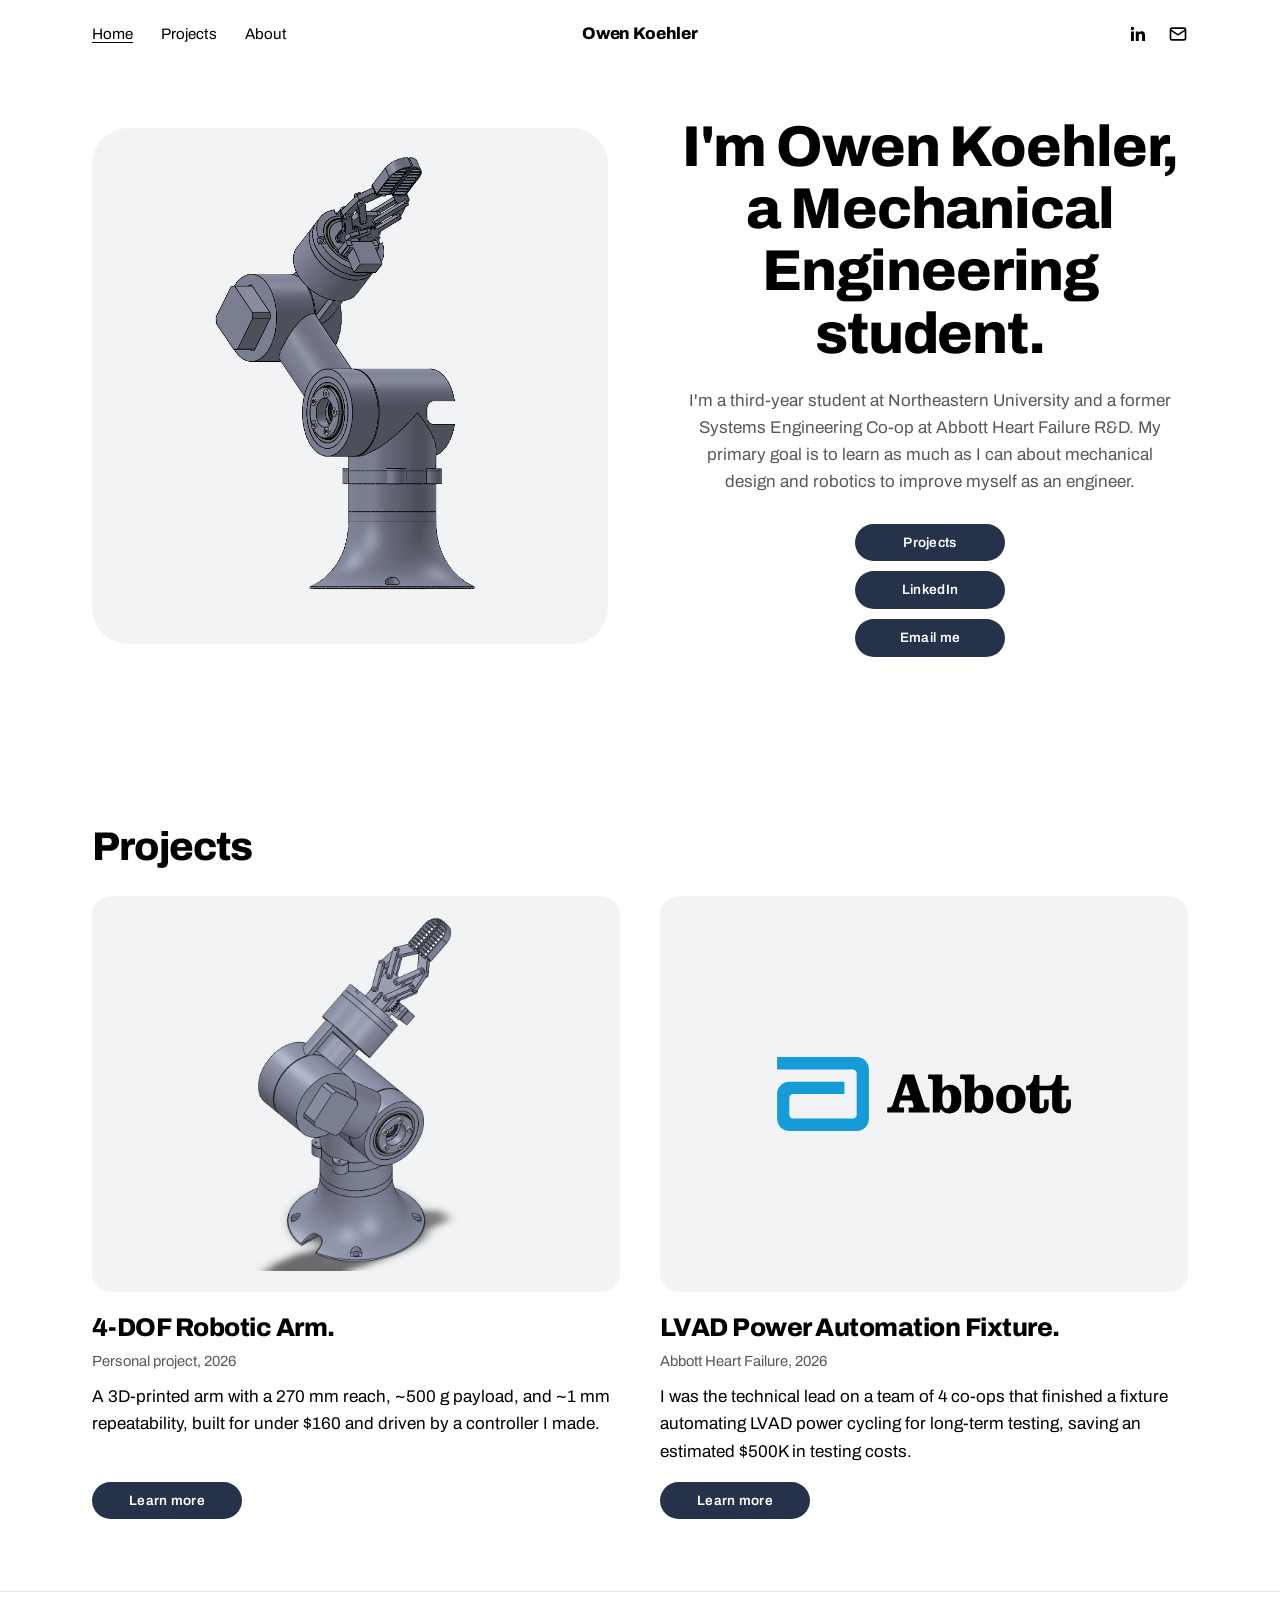
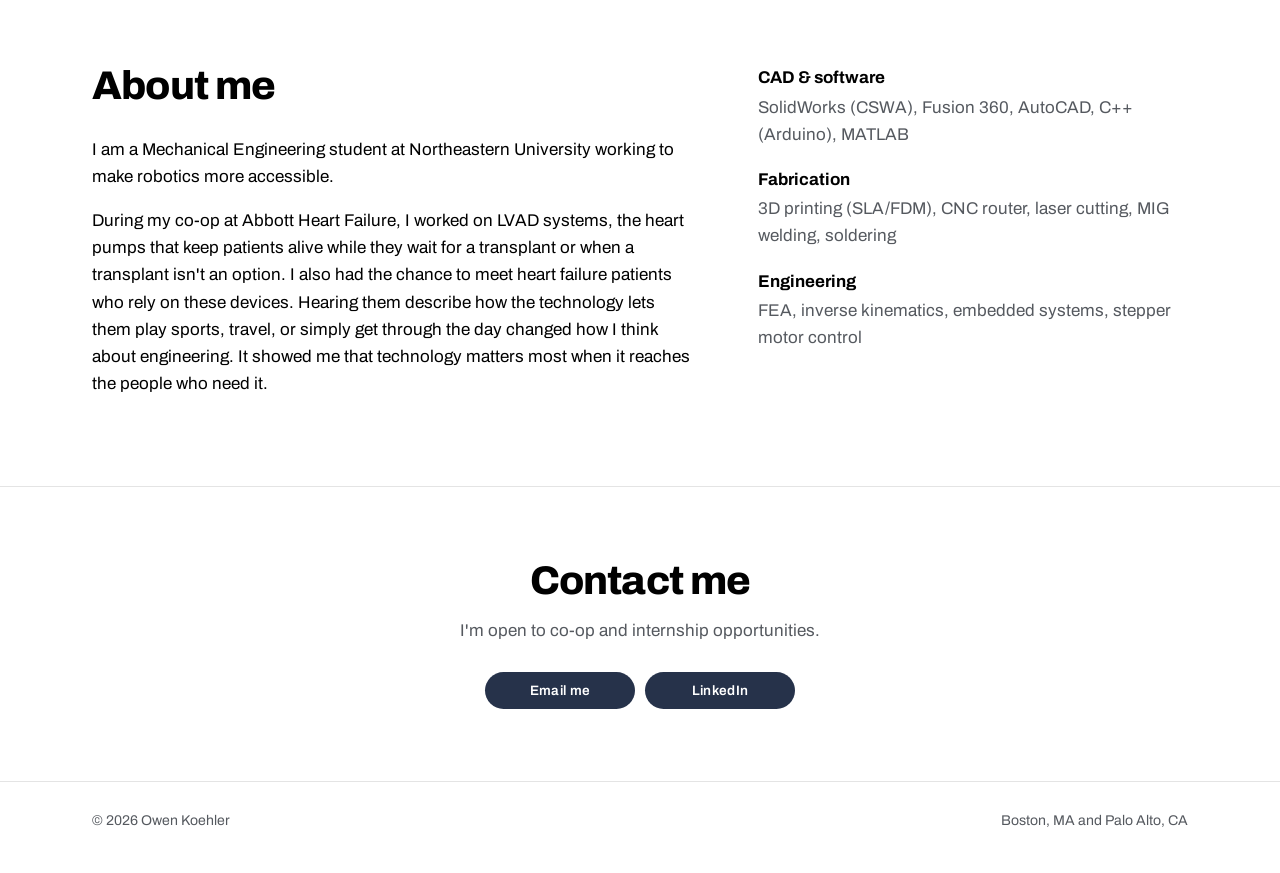
==== commit b8883415: "Update BOM with pre-tax prices, new total under $160" ====
--- a/index.html
+++ b/index.html
@@ -59,7 +59,7 @@
           <a href="projects/robotic-arm.html"><div class="render"><img src="assets/img/cad-arm-iso.png" alt="SolidWorks render of the 4-DOF robotic arm with gripper"></div></a>
           <h3><a href="projects/robotic-arm.html">4-DOF Robotic Arm.</a></h3>
           <div class="where">Personal project, 2026</div>
-          <p>A 3D-printed arm with a 270 mm reach, ~500 g payload, and ~1 mm repeatability, built for under $200 and
+          <p>A 3D-printed arm with a 270 mm reach, ~500 g payload, and ~1 mm repeatability, built for under $160 and
             driven by a controller I made.</p>
           <a class="pill" href="projects/robotic-arm.html">Learn more</a>
         </article>
--- a/css/style.css
+++ b/css/style.css
@@ -183,9 +183,19 @@
 .file pre { padding: 14px 16px; }
 .file mark { display: block; margin: 0 -16px; padding: 0 16px; background: #dde3ee; color: inherit; }
 .file table { border-collapse: collapse; width: 100%; }
-.file th, .file td { padding: 6px 12px; text-align: right; white-space: nowrap; }
+.file th, .file td { padding: 6px 8px; text-align: right; white-space: nowrap; }
 .file th { font-weight: 600; color: var(--graphite); border-bottom: 1px solid var(--hairline); }
 .file th:first-child, .file td:first-child { text-align: left; }
+/* Bill of materials */
+.bom { width: 100%; border-collapse: collapse; margin-top: 24px; font-size: .95rem; font-variant-numeric: tabular-nums; }
+.bom th, .bom td { padding: 8px 10px; text-align: right; border-bottom: 1px solid var(--hairline); }
+.bom th:first-child, .bom td:first-child { text-align: left; padding-left: 0; }
+.bom th:last-child, .bom td:last-child { padding-right: 0; }
+.bom thead th { font-size: .85rem; font-weight: 600; color: var(--graphite); border-bottom-color: var(--ink); }
+.bom tr.group th { padding-top: 22px; font-weight: 700; border-bottom: 0; }
+.bom tfoot th, .bom tfoot td { font-weight: 800; font-size: 1.05rem; border-top: 2px solid var(--ink); border-bottom: 0; }
+
+.redact { background: var(--graphite); color: transparent; border-radius: 2px; user-select: none; }
 
 /* Build photos: 3 columns, with one tall photo spanning two rows in the middle */
 .gallery.build { grid-template-columns: repeat(3, 1fr); }
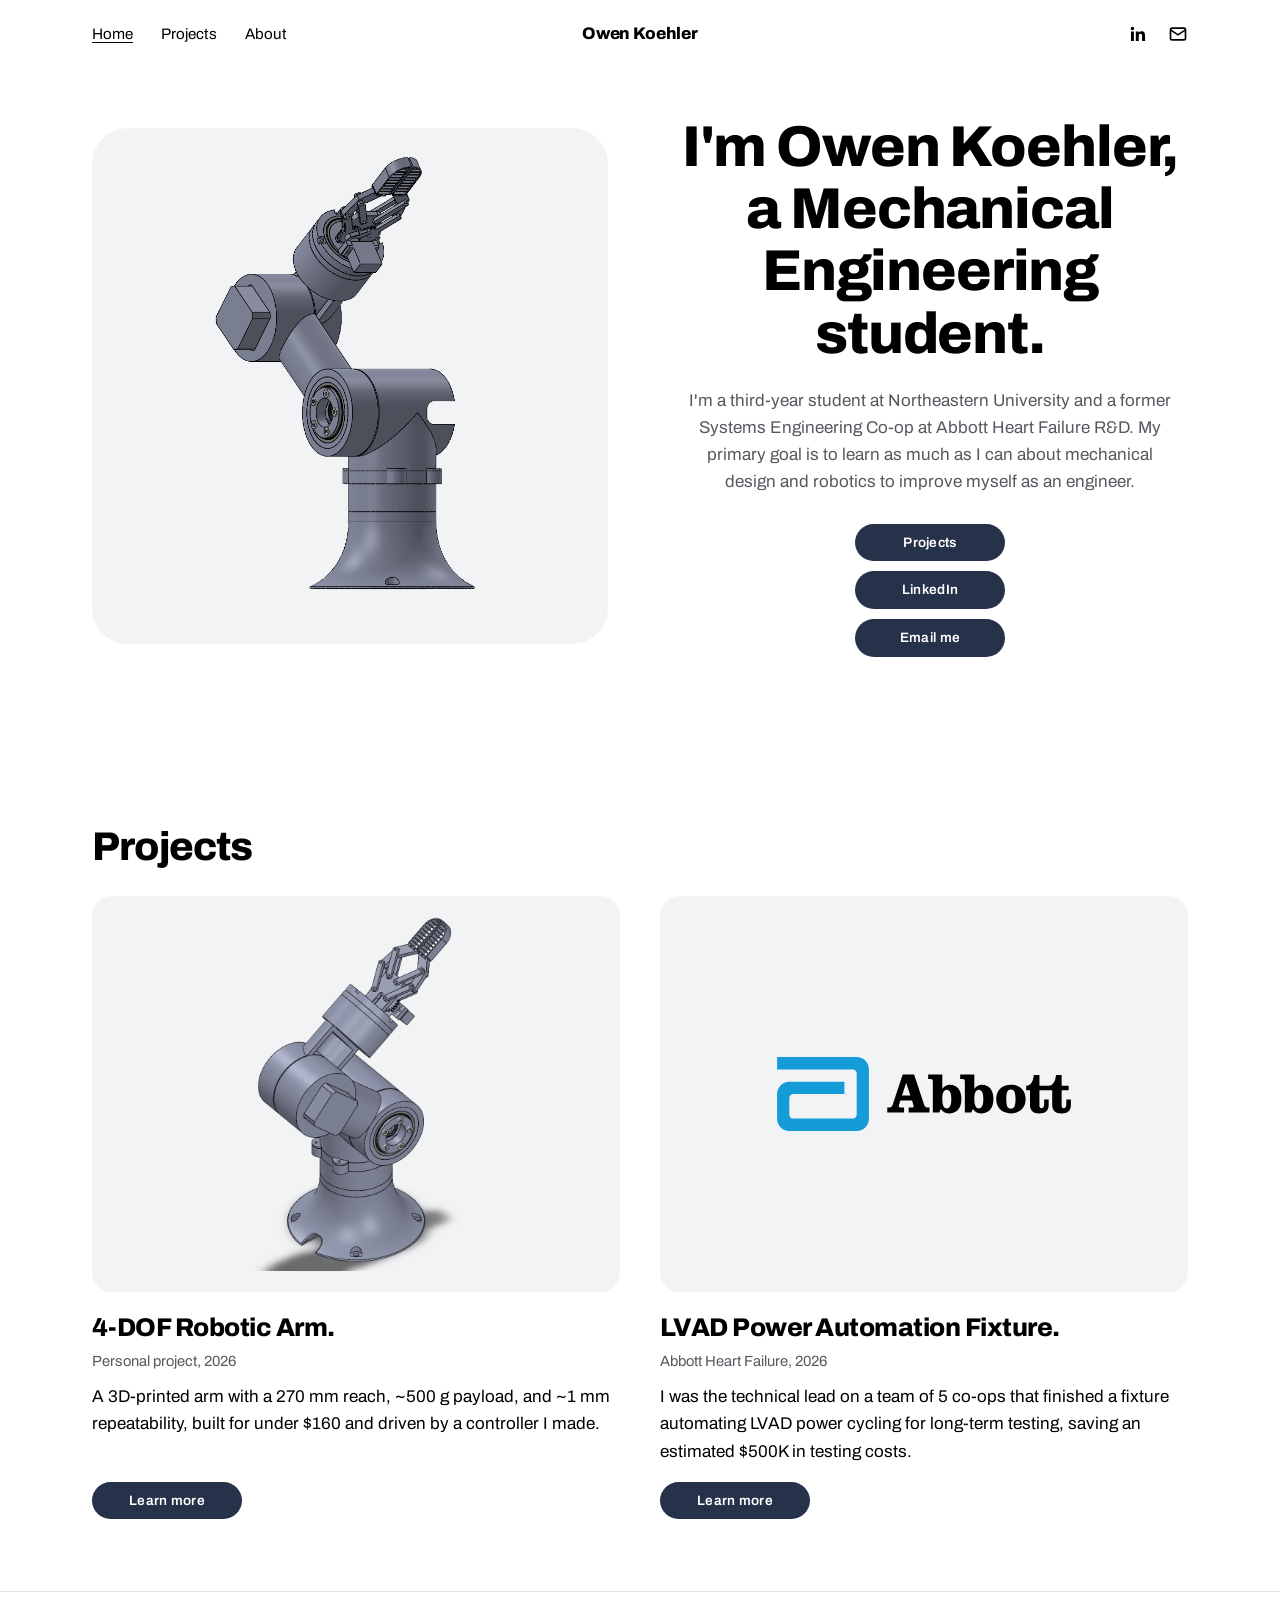
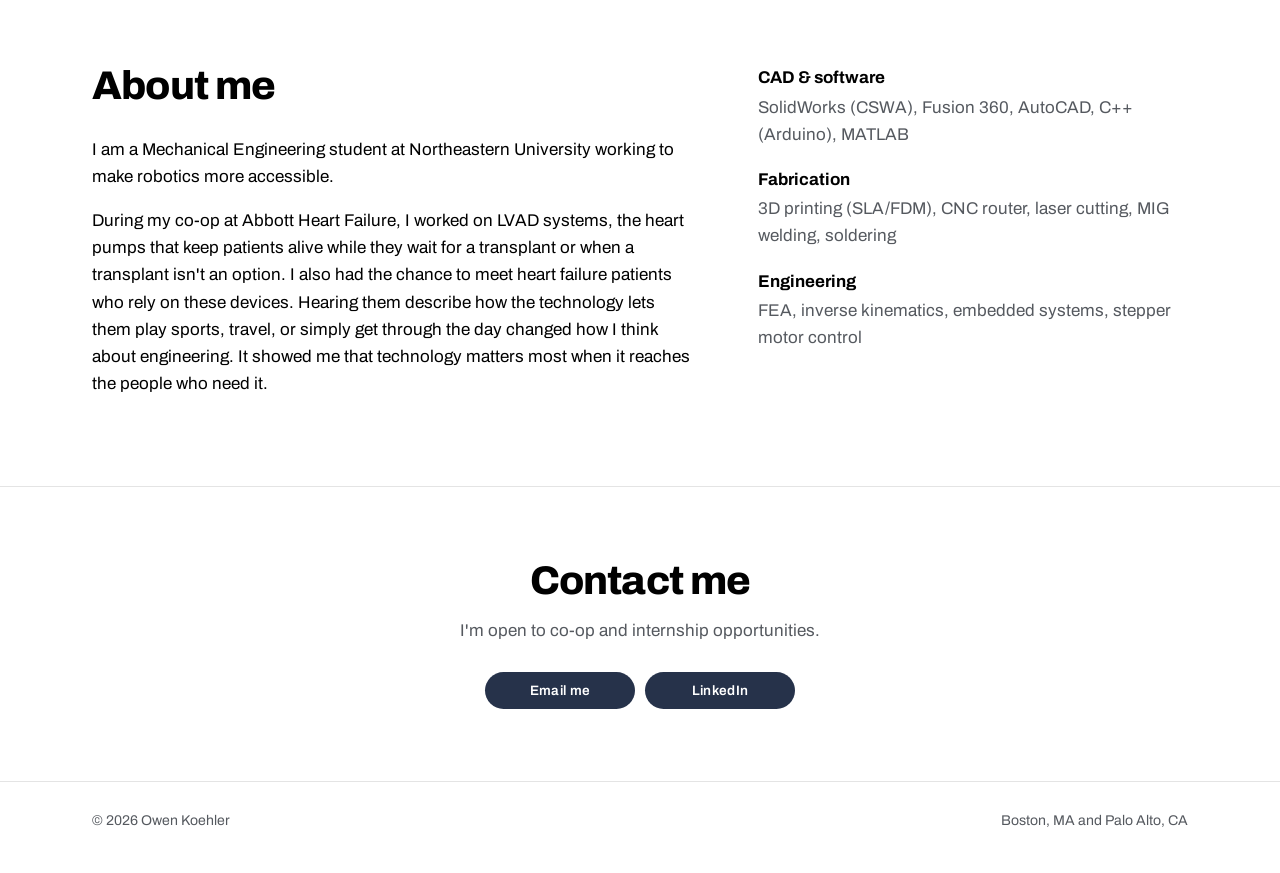
==== commit 32db59dc: "Revised wording" ====
--- a/index.html
+++ b/index.html
@@ -68,7 +68,7 @@
           <a href="projects/abbott-lvad-fixture.html"><img class="logo" src="assets/img/abbott-logo.svg" alt="Abbott logo"></a>
           <h3><a href="projects/abbott-lvad-fixture.html">LVAD Power Automation Fixture.</a></h3>
           <div class="where">Abbott Heart Failure, 2026</div>
-          <p>I was the technical lead on a team of 4 co-ops that finished a fixture automating LVAD power cycling for
+          <p>I was the technical lead on a team of 5 co-ops that finished a fixture automating LVAD power cycling for
             long-term testing, saving an estimated $500K in testing costs.</p>
           <a class="pill" href="projects/abbott-lvad-fixture.html">Learn more</a>
         </article>
